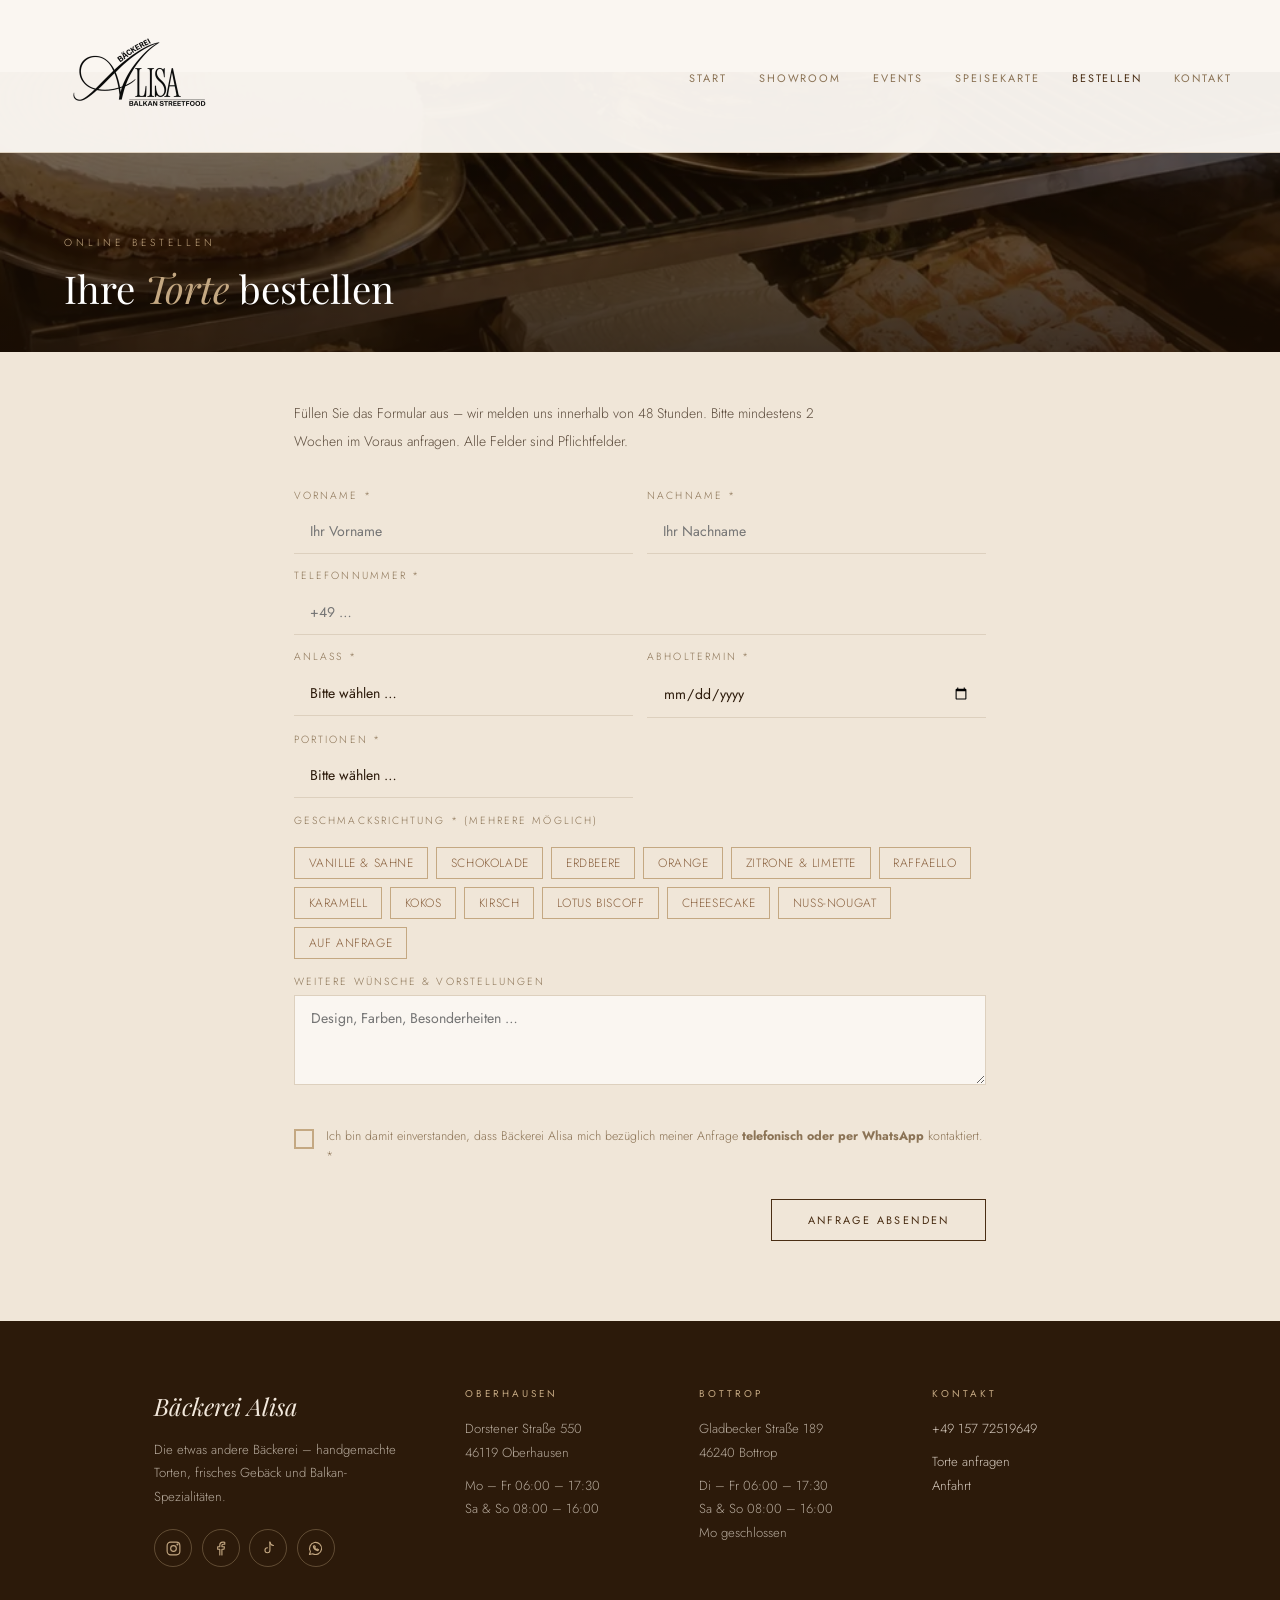
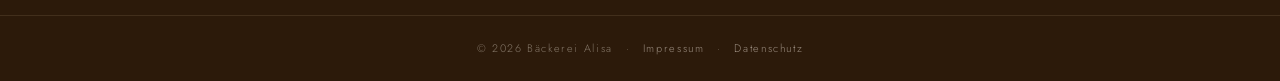
==== bestellen.html @ 62996e8a "Design-Überarbeitung aller Seiten - Neuer Footer mit Standorten, Öffnungszeiten und Social-Icons - S" ====
<!DOCTYPE html>
<html lang="de">

<head>
    <meta charset="UTF-8" />
    <meta name="viewport" content="width=device-width, initial-scale=1.0" />
    <title>Bestellen – Bäckerei Alisa</title>
    <meta name="description" content="Torte online anfragen bei Bäckerei Alisa – Anlass, Geschmack und Wünsche angeben, wir melden uns innerhalb von 48 Stunden." />
    <link rel="icon" type="image/png" href="favicon.png" />
    <link rel="apple-touch-icon" href="apple-touch-icon.png" />
    <meta property="og:type" content="website" />
    <meta property="og:site_name" content="Bäckerei Alisa" />
    <meta property="og:title" content="Bestellen – Bäckerei Alisa" />
    <meta property="og:description" content="Torte online anfragen bei Bäckerei Alisa – Anlass, Geschmack und Wünsche angeben, wir melden uns innerhalb von 48 Stunden." />
    <meta property="og:url" content="https://baeckerei-alisa.com/bestellen.html" />
    <meta property="og:image" content="https://baeckerei-alisa.com/og-image.jpg" />
    <meta property="og:locale" content="de_DE" />
    <meta name="twitter:card" content="summary_large_image" />
    <link rel="preconnect" href="https://fonts.googleapis.com" />
    <link rel="preconnect" href="https://fonts.gstatic.com" crossorigin />
    <link
        href="https://fonts.googleapis.com/css2?family=Playfair+Display:ital,wght@0,400;0,500;1,400;1,500&family=Jost:wght@300;400;500&display=swap"
        rel="stylesheet" />
    <link rel="stylesheet" href="style.css?v=2" />
    <style>
        .bestellen-outer {
            background: var(--bg2);
        }

        .bestellen-wrap {
            max-width: 820px;
            margin: 0 auto;
            padding: 2.5rem 4rem 5rem;
        }

        .form-grid {
            display: grid;
            grid-template-columns: 1fr 1fr;
            gap: .9rem;
            margin-top: 2rem;
        }

        .form-group {
            display: flex;
            flex-direction: column;
            gap: .4rem;
        }

        .form-group.full {
            grid-column: 1/-1;
        }

        label {
            font-size: .65rem;
            letter-spacing: .2em;
            text-transform: uppercase;
            color: var(--muted);
        }

        input[type=text],
        input[type=tel],
        input[type=date],
        select,
        textarea {
            width: 100%;
            padding: .75rem 1rem;
            border: none;
            border-bottom: 1px solid #ddd0be;
            background: transparent;
            font-family: 'Jost', sans-serif;
            font-size: .88rem;
            color: var(--text);
            outline: none;
            transition: border .2s;
            -webkit-appearance: none;
            appearance: none;
            border-radius: 0;
        }

        input[type=text]:focus,
        input[type=tel]:focus,
        input[type=date]:focus,
        select:focus,
        textarea:focus {
            border-bottom-color: var(--brown);
        }

        textarea {
            resize: vertical;
            min-height: 90px;
            border: 1px solid #ddd0be;
            padding: .75rem 1rem;
            background: var(--bg);
        }

        textarea:focus {
            border-color: var(--brown);
        }

        /* ERROR STATE */
        .field-error {
            border-bottom-color: #c0392b !important;
        }

        .field-error::placeholder {
            color: #c0392b99;
        }

        .form-message {
            display: none;
            margin-top: 1.5rem;
            padding: 1.4rem 1.6rem;
            border-left: 3px solid var(--brown);
            background: var(--bg);
            font-size: .88rem;
            line-height: 1.8;
            color: var(--text);
        }

        .form-message.visible {
            display: block;
        }

        .form-message.error {
            border-left-color: #c0392b;
        }

        .form-message strong {
            display: block;
            font-family: 'Playfair Display', serif;
            font-style: italic;
            font-weight: 400;
            font-size: 1.2rem;
            color: var(--brown-dark);
            margin-bottom: .2rem;
        }

        .form-submit {
            margin-top: 2rem;
            text-align: right;
        }

        /* FLAVOR CHECKBOXES */
        .flavor-label {
            font-size: .65rem;
            letter-spacing: .2em;
            text-transform: uppercase;
            color: var(--muted);
            margin-bottom: .8rem;
            display: block;
        }

        .flavor-checks {
            display: flex;
            flex-wrap: wrap;
            gap: .5rem;
        }

        .flavor-chip {
            display: flex;
            align-items: center;
            cursor: pointer;
        }

        .flavor-chip input[type=checkbox] {
            display: none;
        }

        .flavor-chip-box {
            display: inline-flex;
            align-items: center;
            padding: .38rem .85rem;
            border: 1px solid #c4a882;
            font-size: .75rem;
            color: var(--brown);
            letter-spacing: .05em;
            transition: background .15s, color .15s, border-color .15s;
            user-select: none;
            cursor: pointer;
        }

        .flavor-chip input[type=checkbox]:checked+.flavor-chip-box {
            background: var(--brown);
            color: #fff;
            border-color: var(--brown);
        }

        .flavor-error .flavor-chip-box {
            border-color: #c0392b;
            color: #c0392b;
        }

        .flavor-error-msg {
            font-size: .72rem;
            color: #c0392b;
            margin-top: .5rem;
            display: none;
        }

        .flavor-error .flavor-error-msg {
            display: block;
        }

        .anfrage-field {
            margin-top: .8rem;
            display: none;
        }

        .anfrage-field.visible {
            display: block;
        }

        /* CONSENT CHECKBOX */
        .whatsapp-check {
            display: flex;
            align-items: flex-start;
            gap: .75rem;
            margin-top: 1.2rem;
            grid-column: 1/-1;
            cursor: pointer;
        }

        .whatsapp-check input[type=checkbox] {
            display: none;
        }

        .whatsapp-custom-box {
            width: 20px;
            height: 20px;
            min-width: 20px;
            border: 2px solid var(--brown-mid);
            display: flex;
            align-items: center;
            justify-content: center;
            margin-top: 2px;
            transition: background .15s, border-color .15s;
            flex-shrink: 0;
        }

        .whatsapp-check input[type=checkbox]:checked~.whatsapp-custom-box {
            background: var(--brown);
            border-color: var(--brown);
        }

        .whatsapp-check input[type=checkbox]:checked~.whatsapp-custom-box::after {
            content: '✓';
            color: #fff;
            font-size: .75rem;
            line-height: 1;
        }

        .whatsapp-check-label {
            font-size: .78rem;
            color: var(--muted);
            line-height: 1.6;
            text-transform: none;
            letter-spacing: 0;
        }

        .whatsapp-custom-box.error {
            border-color: #c0392b;
            background: rgba(192, 57, 43, .08);
        }

        /* SHAKE */
        .shake {
            animation: shake .4s ease;
        }

        @keyframes shake {

            0%,
            100% {
                transform: translateX(0);
            }

            20% {
                transform: translateX(-6px);
            }

            40% {
                transform: translateX(6px);
            }

            60% {
                transform: translateX(-4px);
            }

            80% {
                transform: translateX(4px);
            }
        }

        @media(max-width:720px) {
            .bestellen-wrap {
                padding-left: 1.5rem;
                padding-right: 1.5rem;
            }

            .form-grid {
                grid-template-columns: 1fr;
            }
        }
    </style>
</head>

<body>
    <script src="nav.js"></script>

    <div class="page-hero-strip" style="margin-top:72px;--hero-img:url('Fotos/laden/laden9.webp');background-position:center 40%;">
        <div class="page-hero-strip-text">
            <p class="section-label">Online bestellen</p>
            <h1 class="section-title">Ihre <em>Torte</em> bestellen</h1>
        </div>
    </div>

    <div class="bestellen-outer">
        <div class="bestellen-wrap">
            <p style="font-size:.87rem;line-height:2;opacity:.75;max-width:560px;margin-top:.5rem;">
                Füllen Sie das Formular aus – wir melden uns innerhalb von 48 Stunden.
                Bitte mindestens 2 Wochen im Voraus anfragen. Alle Felder sind Pflichtfelder.
            </p>
            <div class="form-grid">
                <div class="form-group">
                    <label>Vorname *</label>
                    <input type="text" id="f-vorname" placeholder="Ihr Vorname" />
                </div>
                <div class="form-group">
                    <label>Nachname *</label>
                    <input type="text" id="f-nachname" placeholder="Ihr Nachname" />
                </div>
                <div class="form-group full">
                    <label>Telefonnummer *</label>
                    <input type="tel" id="f-tel" placeholder="+49 …" />
                </div>
                <div class="form-group">
                    <label>Anlass *</label>
                    <select id="f-anlass">
                        <option value="">Bitte wählen …</option>
                        <option>Hochzeit</option>
                        <option>Geburtstag</option>
                        <option>Jubiläum</option>
                        <option>Taufe / Kommunion</option>
                        <option>Firmenevent</option>
                        <option>Beerdigung</option>
                        <option>Sonstiges</option>
                    </select>
                </div>
                <div class="form-group">
                    <label>Abholtermin *</label>
                    <input type="date" id="f-datum" />
                </div>
                <div class="form-group">
                    <label>Portionen *</label>
                    <select id="f-portionen">
                        <option value="">Bitte wählen …</option>
                        <option>10–15 Personen</option>
                        <option>15–25 Personen</option>
                        <option>25–40 Personen</option>
                        <option>40–60 Personen</option>
                        <option>60+ Personen</option>
                    </select>
                </div>

                <div class="form-group full">
                    <span class="flavor-label">Geschmacksrichtung * (mehrere möglich)</span>
                    <div class="flavor-checks" id="flavor-wrap">
                        <label class="flavor-chip"><input type="checkbox" name="flavor"
                                value="Vanille &amp; Sahne" /><span class="flavor-chip-box">Vanille &amp;
                                Sahne</span></label>
                        <label class="flavor-chip"><input type="checkbox" name="flavor" value="Schokolade" /><span
                                class="flavor-chip-box">Schokolade</span></label>
                        <label class="flavor-chip"><input type="checkbox" name="flavor" value="Erdbeere" /><span
                                class="flavor-chip-box">Erdbeere</span></label>
                        <label class="flavor-chip"><input type="checkbox" name="flavor" value="Orange" /><span
                                class="flavor-chip-box">Orange</span></label>
                        <label class="flavor-chip"><input type="checkbox" name="flavor"
                                value="Zitrone &amp; Limette" /><span class="flavor-chip-box">Zitrone &amp;
                                Limette</span></label>
                        <label class="flavor-chip"><input type="checkbox" name="flavor" value="Raffaello" /><span
                                class="flavor-chip-box">Raffaello</span></label>
                        <label class="flavor-chip"><input type="checkbox" name="flavor" value="Karamell" /><span
                                class="flavor-chip-box">Karamell</span></label>
                        <label class="flavor-chip"><input type="checkbox" name="flavor" value="Kokos" /><span
                                class="flavor-chip-box">Kokos</span></label>
                        <label class="flavor-chip"><input type="checkbox" name="flavor" value="Kirsch" /><span
                                class="flavor-chip-box">Kirsch</span></label>
                        <label class="flavor-chip"><input type="checkbox" name="flavor" value="Lotus Biscoff" /><span
                                class="flavor-chip-box">Lotus Biscoff</span></label>
                        <label class="flavor-chip"><input type="checkbox" name="flavor" value="Cheesecake" /><span
                                class="flavor-chip-box">Cheesecake</span></label>
                        <label class="flavor-chip"><input type="checkbox" name="flavor" value="Nuss-Nougat" /><span
                                class="flavor-chip-box">Nuss-Nougat</span></label>
                        <label class="flavor-chip"><input type="checkbox" id="anfrage-cb" name="flavor"
                                value="Auf Anfrage" /><span class="flavor-chip-box">Auf Anfrage</span></label>
                    </div>
                    <div class="flavor-error-msg">Bitte mindestens eine Geschmacksrichtung auswählen.</div>
                    <div class="anfrage-field" id="anfrage-field">
                        <textarea id="f-anfrage-text" placeholder="Beschreiben Sie Ihren Wunschgeschmack …"
                            style="margin-top:.5rem;"></textarea>
                    </div>
                </div>

                <div class="form-group full">
                    <label>Weitere Wünsche &amp; Vorstellungen</label>
                    <textarea id="f-wuensche" placeholder="Design, Farben, Besonderheiten …"></textarea>
                </div>

                <div class="form-group full" style="margin-top:.5rem;">
                    <label class="whatsapp-check" for="consent-all">
                        <input type="checkbox" id="consent-all" name="consent" />
                        <div class="whatsapp-custom-box"></div>
                        <span class="whatsapp-check-label">Ich bin damit einverstanden, dass Bäckerei Alisa mich
                            bezüglich meiner Anfrage <strong>telefonisch oder per WhatsApp</strong> kontaktiert.
                            *</span>
                    </label>
                </div>
            </div>

            <div class="form-submit">
                <button class="btn btn-outline-dark" id="submit-btn">Anfrage absenden</button>
            </div>
            <div class="form-message" id="form-message" role="status" aria-live="polite"></div>
        </div>
    </div>

    <script>
        document.getElementById('anfrage-cb').addEventListener('change', function () {
            document.getElementById('anfrage-field').classList.toggle('visible', this.checked);
        });

        function showMessage(title, text, isError) {
            const box = document.getElementById('form-message');
            box.innerHTML = '<strong>' + title + '</strong>' + text;
            box.classList.toggle('error', isError);
            box.classList.add('visible');
            box.scrollIntoView({ behavior: 'smooth', block: 'center' });
        }

        document.getElementById('submit-btn').addEventListener('click', function () {
            document.getElementById('form-message').classList.remove('visible');
            let valid = true;

            // Text / tel / date Felder
            ['f-vorname', 'f-nachname', 'f-tel', 'f-datum'].forEach(id => {
                const el = document.getElementById(id);
                if (!el.value.trim()) {
                    el.classList.add('field-error', 'shake');
                    setTimeout(() => el.classList.remove('shake'), 400);
                    el.addEventListener('input', () => el.classList.remove('field-error'), { once: true });
                    valid = false;
                }
            });

            // Select Felder
            ['f-anlass', 'f-portionen'].forEach(id => {
                const el = document.getElementById(id);
                if (!el.value) {
                    el.classList.add('field-error', 'shake');
                    setTimeout(() => el.classList.remove('shake'), 400);
                    el.addEventListener('change', () => el.classList.remove('field-error'), { once: true });
                    valid = false;
                }
            });

            // Mindestens eine Geschmacksrichtung
            const flavorWrap = document.getElementById('flavor-wrap');
            const flavorsChecked = document.querySelectorAll('input[name=flavor]:checked');
            if (flavorsChecked.length === 0) {
                flavorWrap.classList.add('flavor-error', 'shake');
                setTimeout(() => flavorWrap.classList.remove('shake'), 400);
                valid = false;
            } else {
                flavorWrap.classList.remove('flavor-error');
            }

            // Einverständnis
            const cb = document.getElementById('consent-all');
            const box = cb.nextElementSibling;
            if (!cb.checked) {
                box.classList.add('error', 'shake');
                setTimeout(() => box.classList.remove('shake'), 400);
                valid = false;
            } else {
                box.classList.remove('error');
            }

            if (!valid) return;

            const flavors = Array.from(flavorsChecked).map(cb => cb.value).join(', ');
            const anfrageText = document.getElementById('anfrage-cb').checked
                ? document.getElementById('f-anfrage-text').value.trim()
                : '';

            const payload = {
                Vorname: document.getElementById('f-vorname').value.trim(),
                Nachname: document.getElementById('f-nachname').value.trim(),
                Telefonnummer: document.getElementById('f-tel').value.trim(),
                Anlass: document.getElementById('f-anlass').value,
                Abholtermin: document.getElementById('f-datum').value,
                Portionen: document.getElementById('f-portionen').value,
                Geschmacksrichtung: flavors,
                'Wunschgeschmack (Anfrage)': anfrageText,
                'Weitere Wünsche': document.getElementById('f-wuensche').value.trim(),
                _subject: 'Neue Tortenbestellung – Bäckerei Alisa',
                _template: 'table',
                _captcha: 'false'
            };

            const btn = document.getElementById('submit-btn');
            btn.disabled = true;
            btn.textContent = 'Wird gesendet …';

            fetch('https://formsubmit.co/ajax/0fef81c2ca41eb65b2b28398082e8f21', {
                method: 'POST',
                headers: { 'Content-Type': 'application/json', 'Accept': 'application/json' },
                body: JSON.stringify(payload)
            })
                .then(res => res.json().then(data => ({ ok: res.ok, data })))
                .then(({ ok, data }) => {
                    if (!ok || data.success !== 'true') throw new Error(data.message || 'Sendefehler');
                    showMessage('Vielen Dank für Ihre Anfrage! 🎂', 'Wir melden uns innerhalb von 48 Stunden telefonisch oder per WhatsApp bei Ihnen.', false);
                    document.querySelectorAll('.bestellen-wrap input, .bestellen-wrap select, .bestellen-wrap textarea').forEach(el => {
                        if (el.type === 'checkbox') el.checked = false;
                        else el.value = '';
                    });
                    document.getElementById('anfrage-field').classList.remove('visible');
                })
                .catch(() => {
                    showMessage('Das hat leider nicht geklappt.', 'Bitte versuchen Sie es erneut oder rufen Sie uns an: <a href="tel:+4915772519649" style="color:var(--brown);">+49 157 72519649</a>', true);
                })
                .finally(() => {
                    btn.disabled = false;
                    btn.textContent = 'Anfrage absenden';
                });
        });
    </script>

    <footer class="site-footer">
        <div class="footer-inner">
            <div class="footer-col footer-brand">
                <em>Bäckerei Alisa</em>
                <p>Die etwas andere Bäckerei – handgemachte Torten, frisches Gebäck und Balkan-Spezialitäten.</p>
                <div class="footer-social">
                    <a href="https://www.instagram.com/baeckereialisa_/" target="_blank" rel="noopener" aria-label="Instagram"><svg viewBox="0 0 24 24" fill="none" stroke="currentColor" stroke-width="1.6" stroke-linecap="round" stroke-linejoin="round" aria-hidden="true"><rect x="3" y="3" width="18" height="18" rx="5"/><circle cx="12" cy="12" r="4"/><circle cx="17.5" cy="6.5" r=".6" fill="currentColor"/></svg></a>
                    <a href="https://www.facebook.com/Alisa.Oberhausen" target="_blank" rel="noopener" aria-label="Facebook"><svg viewBox="0 0 24 24" fill="none" stroke="currentColor" stroke-width="1.6" stroke-linecap="round" stroke-linejoin="round" aria-hidden="true"><path d="M14 21v-8h3l.5-3.5H14V7.8c0-1 .4-1.8 1.8-1.8H18V3.1A24 24 0 0 0 15.3 3C12.7 3 11 4.6 11 7.4v2.1H8V13h3v8"/></svg></a>
                    <a href="https://www.tiktok.com/@beackerei_alisa" target="_blank" rel="noopener" aria-label="TikTok"><svg viewBox="0 0 24 24" fill="none" stroke="currentColor" stroke-width="1.6" stroke-linecap="round" stroke-linejoin="round" aria-hidden="true"><path d="M14 3v11.5a3.5 3.5 0 1 1-3.5-3.5"/><path d="M14 3c.5 2.8 2.4 4.6 5 4.8"/></svg></a>
                    <a href="https://wa.me/4915772519649" target="_blank" rel="noopener" aria-label="WhatsApp"><svg viewBox="0 0 24 24" fill="none" stroke="currentColor" stroke-width="1.6" stroke-linecap="round" stroke-linejoin="round" aria-hidden="true"><path d="M3.5 20.5l1.3-4.2A8.5 8.5 0 1 1 8 19.4l-4.5 1.1z"/><path d="M9 8.5c.2 3.2 2.9 6.1 6.3 6.5l1-1.4-1.9-1-.9.9a5 5 0 0 1-2.6-2.6l.9-.9-1-1.9L9 8.5z"/></svg></a>
                </div>
            </div>
            <div class="footer-col">
                <h4>Oberhausen</h4>
                <p>Dorstener Straße 550<br>46119 Oberhausen</p>
                <p>Mo – Fr 06:00 – 17:30<br>Sa & So 08:00 – 16:00</p>
            </div>
            <div class="footer-col">
                <h4>Bottrop</h4>
                <p>Gladbecker Straße 189<br>46240 Bottrop</p>
                <p>Di – Fr 06:00 – 17:30<br>Sa & So 08:00 – 16:00<br>Mo geschlossen</p>
            </div>
            <div class="footer-col">
                <h4>Kontakt</h4>
                <p><a href="tel:+4915772519649">+49 157 72519649</a></p>
                <p><a href="bestellen.html">Torte anfragen</a><br><a href="kontakt.html">Anfahrt</a></p>
            </div>
        </div>
        <div class="footer-bottom">
            © 2026 Bäckerei Alisa
            <span>·</span>
            <a href="rechtliches/impressum.html">Impressum</a>
            <span>·</span>
            <a href="rechtliches/datenschutz.html">Datenschutz</a>
        </div>
    </footer>
</body>

</html>
---- style.css ----
* {
    margin: 0;
    padding: 0;
    box-sizing: border-box;
}

:root {
    --brown-light: #F2E8DC;
    --brown-mid: #C4A882;
    --brown: #8B6340;
    --brown-dark: #4A2E14;
    --brown-deep: #2C1A0A;
    --bg: #FAF6F1;
    --bg2: #F0E6D8;
    --text: #2C1A0A;
    --muted: #8B7355;
}

html {
    scroll-behavior: smooth;
}

body {
    background: var(--bg);
    color: var(--text);
    font-family: 'Jost', sans-serif;
    font-weight: 300;
}

/* NAV */
nav {
    position: fixed;
    top: 0;
    left: 0;
    right: 0;
    z-index: 200;
    background: rgba(250, 246, 241, 0.97);
    border-bottom: 1px solid #ddd0be;
}

.nav-inner {
    display: flex;
    align-items: center;
    justify-content: space-between;
    padding: 1rem 3rem;
    gap: 1rem;
}

.nav-logo {
    font-family: 'Playfair Display', serif;
    font-size: 1.1rem;
    letter-spacing: 0.06em;
    color: var(--brown-dark);
    text-decoration: none;
    white-space: nowrap;
    flex-shrink: 0;
}

.nav-links {
    display: flex;
    gap: 2rem;
    list-style: none;
}

.nav-links a {
    text-decoration: none;
    font-size: 0.68rem;
    letter-spacing: 0.18em;
    text-transform: uppercase;
    color: var(--muted);
    transition: color 0.2s;
    font-weight: 400;
    white-space: nowrap;
}

.nav-links a:hover,
.nav-links a.active {
    color: var(--brown-dark);
}

/* HAMBURGER BUTTON – hidden on desktop */
.nav-burger {
    display: none;
    flex-direction: column;
    gap: 5px;
    background: none;
    border: none;
    cursor: pointer;
    padding: 4px;
    flex-shrink: 0;
}

.nav-burger span {
    display: block;
    width: 22px;
    height: 2px;
    background: var(--brown-dark);
    transition: all 0.3s;
    transform-origin: center;
}

.nav-burger.open span:nth-child(1) {
    transform: translateY(7px) rotate(45deg);
}

.nav-burger.open span:nth-child(2) {
    opacity: 0;
}

.nav-burger.open span:nth-child(3) {
    transform: translateY(-7px) rotate(-45deg);
}

/* MOBILE DROPDOWN MENU */
.nav-mobile-menu {
    display: none;
    flex-direction: column;
    background: rgba(250, 246, 241, 0.98);
    border-top: 1px solid #ddd0be;
    padding: 0;
}

.nav-mobile-menu a {
    text-decoration: none;
    font-size: 0.72rem;
    letter-spacing: 0.2em;
    text-transform: uppercase;
    color: var(--muted);
    padding: 1rem 1.5rem;
    border-bottom: 1px solid #ede3d6;
    transition: background 0.2s, color 0.2s;
}

.nav-mobile-menu a:hover,
.nav-mobile-menu a.active {
    color: var(--brown-dark);
    background: var(--bg2);
}

.nav-mobile-menu.open {
    display: flex;
}

/* BUTTONS */
.btn {
    display: inline-block;
    padding: 0.75rem 2.2rem;
    font-family: 'Jost', sans-serif;
    font-size: 0.68rem;
    letter-spacing: 0.22em;
    text-transform: uppercase;
    text-decoration: none;
    cursor: pointer;
    transition: all 0.25s;
    background: transparent;
    border: 1px solid rgba(255, 255, 255, 0.6);
    color: #fff;
}

.btn:hover {
    background: #fff;
    color: var(--brown-dark);
}

.btn-fill {
    background: var(--brown);
    border-color: var(--brown);
    color: #fff;
}

.btn-fill:hover {
    background: var(--brown-dark);
    border-color: var(--brown-dark);
}

.btn-outline-dark {
    border-color: var(--brown-dark);
    color: var(--brown-dark);
}

.btn-outline-dark:hover {
    background: var(--brown-dark);
    color: var(--brown-light);
}

/* TYPOGRAPHY HELPERS */
.section-label {
    font-size: 0.64rem;
    letter-spacing: 0.4em;
    text-transform: uppercase;
    color: var(--muted);
    margin-bottom: 0.9rem;
}

.section-title {
    font-family: 'Playfair Display', serif;
    font-size: clamp(1.8rem, 3vw, 2.6rem);
    font-weight: 400;
    color: var(--brown-dark);
    margin-bottom: 1.4rem;
    line-height: 1.25;
}

.section-title em {
    font-style: italic;
    color: var(--brown);
}

.divider-line {
    width: 40px;
    height: 1px;
    background: var(--brown-mid);
    margin: 1.8rem 0;
}

/* PAGE HERO STRIP (inner pages) */
.page-hero-strip {
    height: 280px;
    background: linear-gradient(135deg, #3b2010, #8B5E2F);
    background-image: linear-gradient(to top, rgba(28, 16, 6, .75), rgba(28, 16, 6, .25)), var(--hero-img, linear-gradient(135deg, #3b2010, #8B5E2F));
    background-size: cover;
    background-position: center;
    display: flex;
    align-items: flex-end;
    padding: 2.5rem 4rem;
    position: relative;
    overflow: hidden;
}

.page-hero-strip::after {
    content: '';
    position: absolute;
    inset: 0;
    background: rgba(20, 10, 2, 0.35);
}

.page-hero-strip-text {
    position: relative;
    z-index: 1;
    color: #fff;
}

.page-hero-strip-text .section-label {
    color: var(--brown-mid);
}

.page-hero-strip-text .section-title {
    color: #fff;
    margin-bottom: 0;
}

.page-hero-strip-text .section-title em {
    color: var(--brown-mid);
}

/* FOOTER */
.site-footer {
    background: var(--brown-deep);
    color: rgba(242, 232, 220, 0.7);
    font-size: 0.82rem;
    line-height: 1.8;
}

.footer-inner {
    max-width: 1100px;
    margin: 0 auto;
    padding: 4rem 4rem 3rem;
    display: grid;
    grid-template-columns: 1.4fr 1fr 1fr 1fr;
    gap: 2.5rem;
}

.site-footer em {
    font-family: 'Playfair Display', serif;
    font-size: 1.5rem;
    font-style: italic;
    display: block;
    margin-bottom: 0.6rem;
    color: var(--brown-light);
}

.site-footer h4 {
    font-size: 0.62rem;
    font-weight: 400;
    letter-spacing: 0.3em;
    text-transform: uppercase;
    color: var(--brown-mid);
    margin-bottom: 0.9rem;
}

.site-footer p + p {
    margin-top: 0.6rem;
}

.site-footer a {
    color: rgba(242, 232, 220, 0.85);
    text-decoration: none;
    transition: color 0.2s;
}

.site-footer a:hover {
    color: #fff;
}

.footer-brand p {
    max-width: 260px;
}

.footer-social {
    display: flex;
    gap: 0.6rem;
    margin-top: 1.3rem;
}

.footer-social a {
    width: 38px;
    height: 38px;
    border: 1px solid rgba(196, 168, 130, 0.35);
    border-radius: 50%;
    display: flex;
    align-items: center;
    justify-content: center;
    color: var(--brown-mid);
    transition: background 0.2s, color 0.2s, border-color 0.2s;
}

.footer-social a:hover {
    background: var(--brown-mid);
    border-color: var(--brown-mid);
    color: var(--brown-deep);
}

.footer-social svg {
    width: 17px;
    height: 17px;
}

.footer-bottom {
    border-top: 1px solid rgba(196, 168, 130, 0.15);
    text-align: center;
    padding: 1.4rem 1.5rem;
    font-size: 0.68rem;
    letter-spacing: 0.15em;
    color: rgba(242, 232, 220, 0.45);
}

.footer-bottom span {
    margin: 0 0.5rem;
}

.footer-bottom a {
    color: rgba(242, 232, 220, 0.55);
}

@media (max-width: 860px) {
    .footer-inner {
        grid-template-columns: 1fr 1fr;
    }

    .footer-brand {
        grid-column: 1 / -1;
    }
}

@media (max-width: 480px) {
    .footer-inner {
        grid-template-columns: 1fr;
        padding: 3rem 1.5rem 2rem;
        gap: 2rem;
    }
}

/* SCROLL INDICATOR */
.hero-scroll {
    position: absolute;
    bottom: 2.5rem;
    left: 50%;
    transform: translateX(-50%);
    z-index: 10;
    display: flex;
    flex-direction: column;
    align-items: center;
    gap: 0.5rem;
    color: rgba(255, 255, 255, 0.5);
    font-size: 0.62rem;
    letter-spacing: 0.25em;
    text-transform: uppercase;
}

.scroll-line {
    width: 1px;
    height: 40px;
    background: rgba(255, 255, 255, 0.3);
    animation: scrolldown 1.8s ease-in-out infinite;
}

@keyframes scrolldown {
    0% {
        transform: scaleY(0);
        transform-origin: top
    }

    50% {
        transform: scaleY(1);
        transform-origin: top
    }

    51% {
        transform: scaleY(1);
        transform-origin: bottom
    }

    100% {
        transform: scaleY(0);
        transform-origin: bottom
    }
}

/* MOBILE */
@media(max-width:720px) {
    .nav-inner {
        padding: 0.85rem 1.2rem;
    }

    .nav-links {
        display: none;
    }

    .nav-burger {
        display: flex;
    }

    .page-hero-strip {
        padding: 2rem 1.5rem;
    }
}
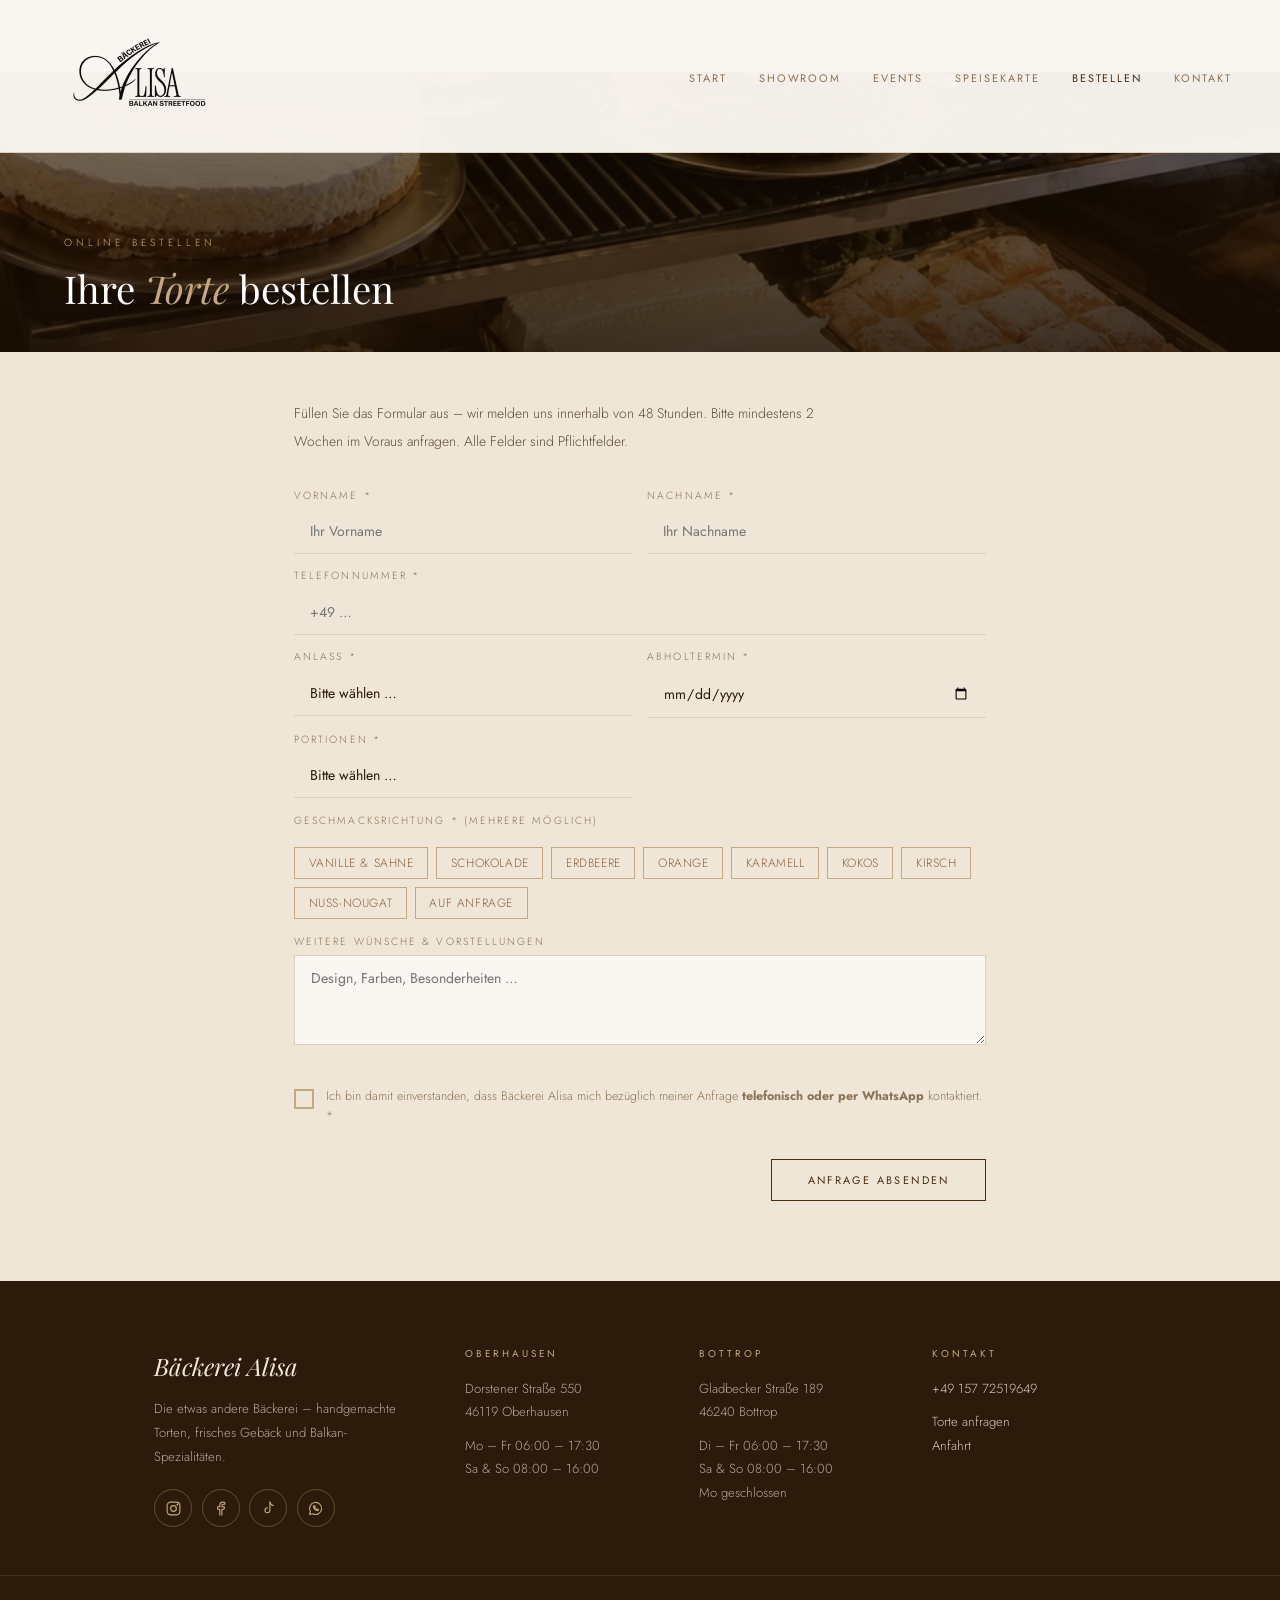
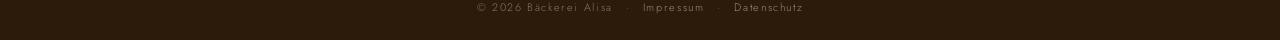
==== commit e295435f: "Startseite: Geschichte ohne Bild, Text mittig; Bestellformular-Sorten an Showroom angepasst Co-Autho" ====
--- a/bestellen.html
+++ b/bestellen.html
@@ -6,7 +6,8 @@
     <meta name="viewport" content="width=device-width, initial-scale=1.0" />
     <title>Bestellen – Bäckerei Alisa</title>
     <meta name="description" content="Torte online anfragen bei Bäckerei Alisa – Anlass, Geschmack und Wünsche angeben, wir melden uns innerhalb von 48 Stunden." />
-    <link rel="icon" type="image/png" href="favicon.png" />
+    <link rel="icon" href="favicon.ico" sizes="48x48" />
+    <link rel="icon" type="image/png" href="favicon.png" sizes="192x192" />
     <link rel="apple-touch-icon" href="apple-touch-icon.png" />
     <meta property="og:type" content="website" />
     <meta property="og:site_name" content="Bäckerei Alisa" />
@@ -21,7 +22,7 @@
     <link
         href="https://fonts.googleapis.com/css2?family=Playfair+Display:ital,wght@0,400;0,500;1,400;1,500&family=Jost:wght@300;400;500&display=swap"
         rel="stylesheet" />
-    <link rel="stylesheet" href="style.css?v=2" />
+    <link rel="stylesheet" href="style.css?v=3" />
     <style>
         .bestellen-outer {
             background: var(--bg2);
@@ -374,21 +375,12 @@
                                 class="flavor-chip-box">Erdbeere</span></label>
                         <label class="flavor-chip"><input type="checkbox" name="flavor" value="Orange" /><span
                                 class="flavor-chip-box">Orange</span></label>
-                        <label class="flavor-chip"><input type="checkbox" name="flavor"
-                                value="Zitrone &amp; Limette" /><span class="flavor-chip-box">Zitrone &amp;
-                                Limette</span></label>
-                        <label class="flavor-chip"><input type="checkbox" name="flavor" value="Raffaello" /><span
-                                class="flavor-chip-box">Raffaello</span></label>
                         <label class="flavor-chip"><input type="checkbox" name="flavor" value="Karamell" /><span
                                 class="flavor-chip-box">Karamell</span></label>
                         <label class="flavor-chip"><input type="checkbox" name="flavor" value="Kokos" /><span
                                 class="flavor-chip-box">Kokos</span></label>
                         <label class="flavor-chip"><input type="checkbox" name="flavor" value="Kirsch" /><span
                                 class="flavor-chip-box">Kirsch</span></label>
-                        <label class="flavor-chip"><input type="checkbox" name="flavor" value="Lotus Biscoff" /><span
-                                class="flavor-chip-box">Lotus Biscoff</span></label>
-                        <label class="flavor-chip"><input type="checkbox" name="flavor" value="Cheesecake" /><span
-                                class="flavor-chip-box">Cheesecake</span></label>
                         <label class="flavor-chip"><input type="checkbox" name="flavor" value="Nuss-Nougat" /><span
                                 class="flavor-chip-box">Nuss-Nougat</span></label>
                         <label class="flavor-chip"><input type="checkbox" id="anfrage-cb" name="flavor"
--- a/style.css
+++ b/style.css
@@ -416,6 +416,17 @@
     }
 }
 
+/* NAV: Burger-Menü, sobald die Links nicht mehr in eine Zeile passen */
+@media(max-width:1040px) {
+    .nav-links {
+        display: none;
+    }
+
+    .nav-burger {
+        display: flex;
+    }
+}
+
 /* MOBILE */
 @media(max-width:720px) {
     .nav-inner {
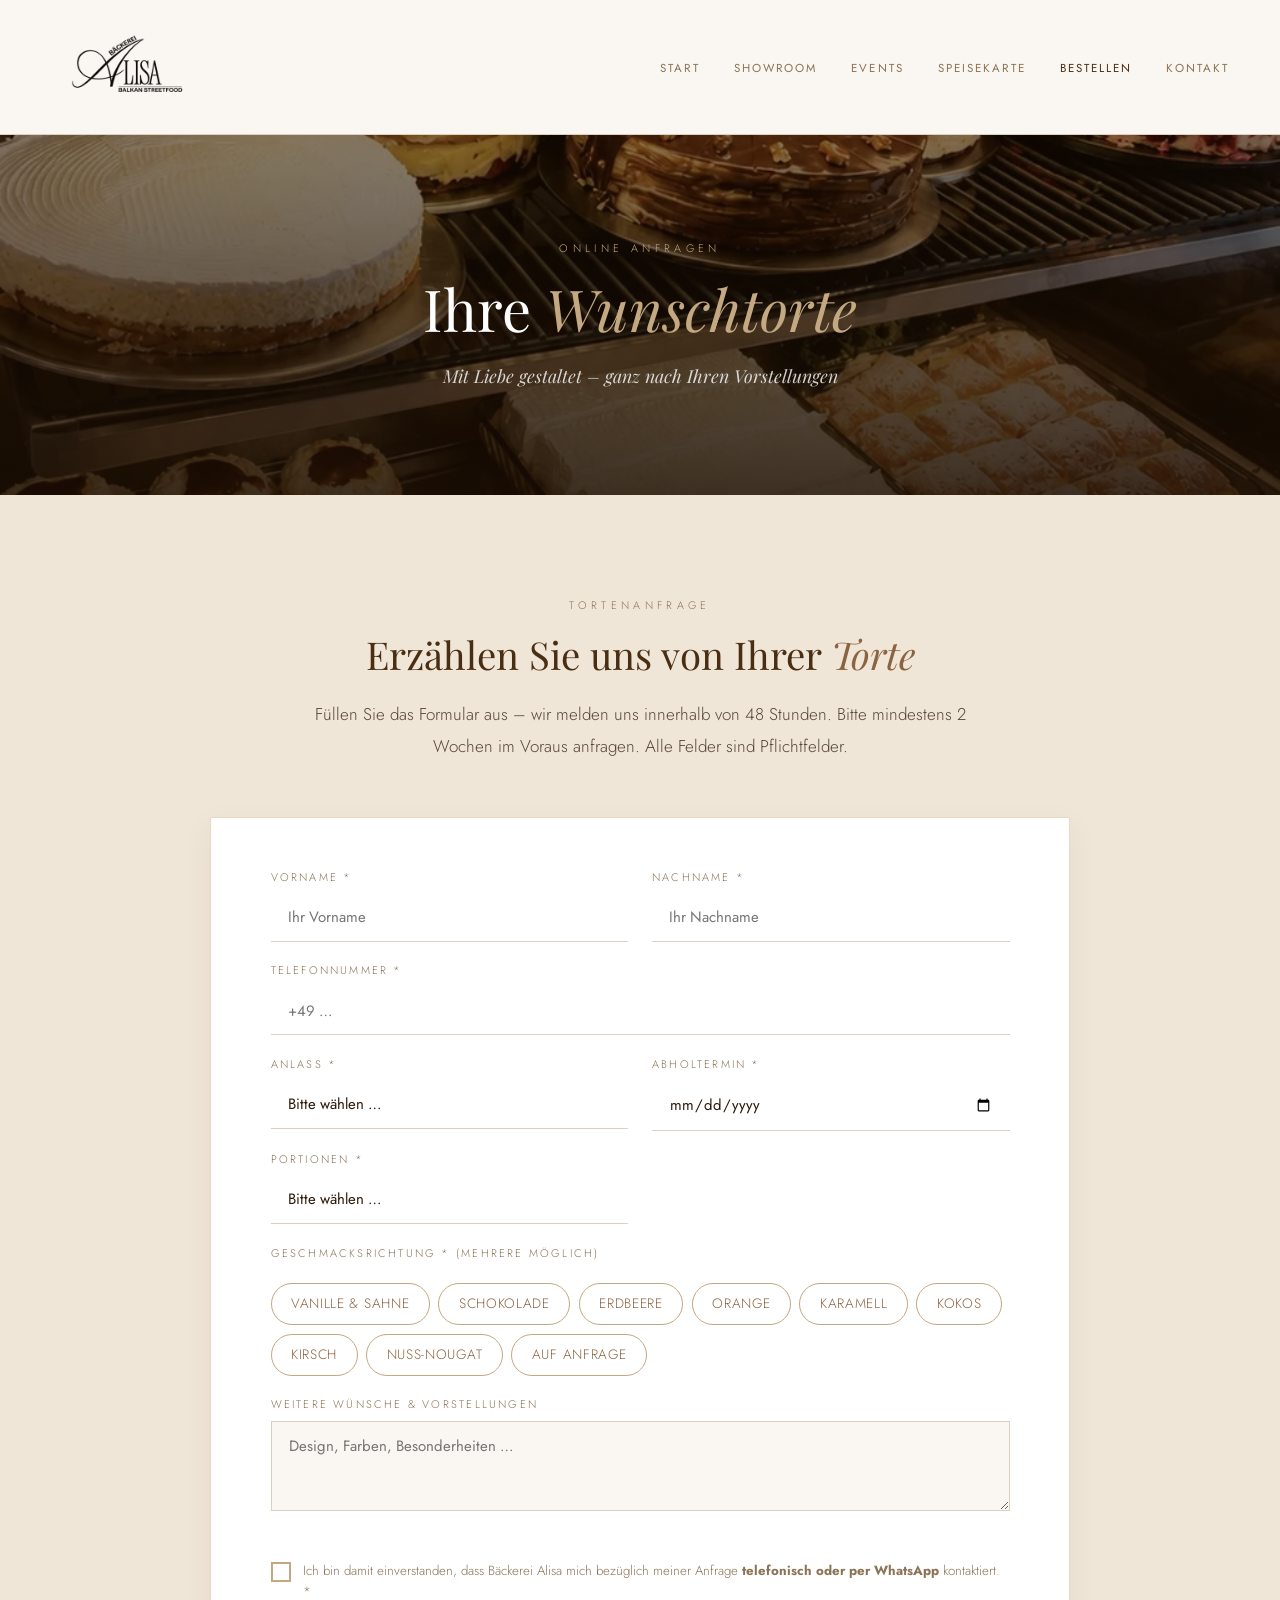
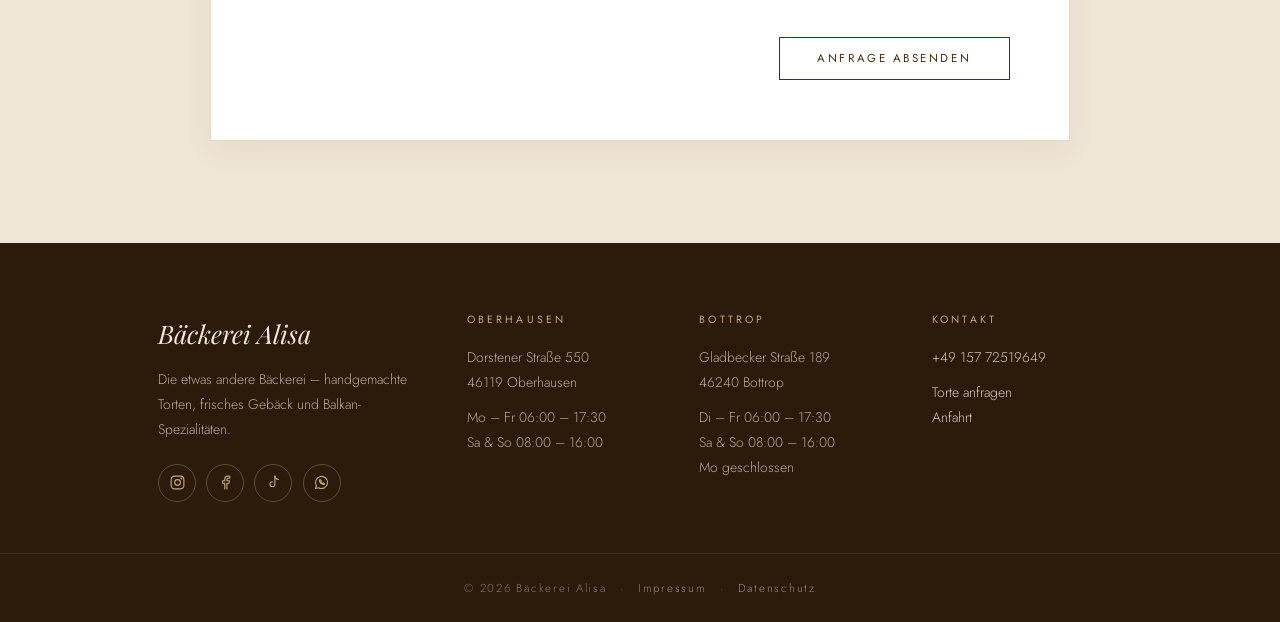
==== commit ea5f7f43: "Einheitliches Design für alle Seiten - Gemeinsames Design-System: Abschnitte, Überschriften, Etikett" ====
--- a/bestellen.html
+++ b/bestellen.html
@@ -22,23 +22,18 @@
     <link
         href="https://fonts.googleapis.com/css2?family=Playfair+Display:ital,wght@0,400;0,500;1,400;1,500&family=Jost:wght@300;400;500&display=swap"
         rel="stylesheet" />
-    <link rel="stylesheet" href="style.css?v=3" />
+    <link rel="stylesheet" href="style.css?v=4" />
     <style>
-        .bestellen-outer {
-            background: var(--bg2);
-        }
-
         .bestellen-wrap {
-            max-width: 820px;
+            max-width: 860px;
             margin: 0 auto;
-            padding: 2.5rem 4rem 5rem;
+            padding: 3rem 3.5rem 3.5rem;
         }
 
         .form-grid {
             display: grid;
             grid-template-columns: 1fr 1fr;
-            gap: .9rem;
-            margin-top: 2rem;
+            gap: 1.2rem 1.4rem;
         }
 
         .form-group {
@@ -170,9 +165,10 @@
         .flavor-chip-box {
             display: inline-flex;
             align-items: center;
-            padding: .38rem .85rem;
+            padding: .55rem 1.15rem;
             border: 1px solid #c4a882;
-            font-size: .75rem;
+            border-radius: 999px;
+            font-size: .8rem;
             color: var(--brown);
             letter-spacing: .05em;
             transition: background .15s, color .15s, border-color .15s;
@@ -294,8 +290,7 @@
 
         @media(max-width:720px) {
             .bestellen-wrap {
-                padding-left: 1.5rem;
-                padding-right: 1.5rem;
+                padding: 2rem 1.3rem 2.2rem;
             }
 
             .form-grid {
@@ -308,19 +303,22 @@
 <body>
     <script src="nav.js"></script>
 
-    <div class="page-hero-strip" style="margin-top:72px;--hero-img:url('Fotos/laden/laden9.webp');background-position:center 40%;">
+    <div class="page-hero-strip" style="--hero-img:url('Fotos/laden/laden9.webp');background-position:center 40%;">
         <div class="page-hero-strip-text">
-            <p class="section-label">Online bestellen</p>
-            <h1 class="section-title">Ihre <em>Torte</em> bestellen</h1>
+            <p class="section-label">Online anfragen</p>
+            <h1 class="section-title">Ihre <em>Wunschtorte</em></h1>
+            <p class="hero-strip-sub">Mit Liebe gestaltet – ganz nach Ihren Vorstellungen</p>
         </div>
     </div>
 
-    <div class="bestellen-outer">
-        <div class="bestellen-wrap">
-            <p style="font-size:.87rem;line-height:2;opacity:.75;max-width:560px;margin-top:.5rem;">
-                Füllen Sie das Formular aus – wir melden uns innerhalb von 48 Stunden.
-                Bitte mindestens 2 Wochen im Voraus anfragen. Alle Felder sind Pflichtfelder.
-            </p>
+    <section class="section section--alt bestellen-outer">
+        <div class="section-head">
+            <p class="section-label">Tortenanfrage</p>
+            <h2 class="section-title">Erzählen Sie uns von Ihrer <em>Torte</em></h2>
+            <p class="section-intro">Füllen Sie das Formular aus – wir melden uns innerhalb von 48 Stunden.
+                Bitte mindestens 2 Wochen im Voraus anfragen. Alle Felder sind Pflichtfelder.</p>
+        </div>
+        <div class="bestellen-wrap card">
             <div class="form-grid">
                 <div class="form-group">
                     <label>Vorname *</label>
@@ -414,7 +412,7 @@
             </div>
             <div class="form-message" id="form-message" role="status" aria-live="polite"></div>
         </div>
-    </div>
+    </section>
 
     <script>
         document.getElementById('anfrage-cb').addEventListener('change', function () {
--- a/style.css
+++ b/style.css
@@ -5,6 +5,8 @@
 }
 
 :root {
+    --nav-h: 135px;
+    --line: #e8d9c5;
     --brown-light: #F2E8DC;
     --brown-mid: #C4A882;
     --brown: #8B6340;
@@ -18,6 +20,7 @@
 
 html {
     scroll-behavior: smooth;
+    font-size: 17px;
 }
 
 body {
@@ -25,6 +28,11 @@
     color: var(--text);
     font-family: 'Jost', sans-serif;
     font-weight: 300;
+    line-height: 1.6;
+}
+
+img {
+    max-width: 100%;
 }
 
 /* NAV */
@@ -215,14 +223,17 @@
 
 /* PAGE HERO STRIP (inner pages) */
 .page-hero-strip {
-    height: 280px;
+    height: 360px;
+    margin-top: var(--nav-h) !important;
     background: linear-gradient(135deg, #3b2010, #8B5E2F);
     background-image: linear-gradient(to top, rgba(28, 16, 6, .75), rgba(28, 16, 6, .25)), var(--hero-img, linear-gradient(135deg, #3b2010, #8B5E2F));
     background-size: cover;
     background-position: center;
     display: flex;
-    align-items: flex-end;
-    padding: 2.5rem 4rem;
+    align-items: center;
+    justify-content: center;
+    text-align: center;
+    padding: 2.5rem 1.5rem;
     position: relative;
     overflow: hidden;
 }
@@ -247,6 +258,15 @@
 .page-hero-strip-text .section-title {
     color: #fff;
     margin-bottom: 0;
+    font-size: clamp(2.2rem, 5vw, 3.4rem);
+}
+
+.page-hero-strip-text .hero-strip-sub {
+    margin-top: 1rem;
+    color: rgba(255, 255, 255, .8);
+    font-family: 'Playfair Display', serif;
+    font-style: italic;
+    font-size: 1.05rem;
 }
 
 .page-hero-strip-text .section-title em {
@@ -444,4 +464,388 @@
     .page-hero-strip {
         padding: 2rem 1.5rem;
     }
-}+}
+/* =========================================================
+   DESIGN-SYSTEM – gemeinsame Bausteine für alle Seiten
+   ========================================================= */
+.section {
+    padding: 6rem 2rem;
+}
+
+.section--alt {
+    background: var(--bg2);
+}
+
+.section--dark {
+    background: var(--brown-deep);
+    color: var(--brown-light);
+}
+
+.section--dark .section-label {
+    color: var(--brown-mid);
+}
+
+.section--dark .section-title {
+    color: var(--brown-light);
+}
+
+.section--dark .section-title em {
+    color: var(--brown-mid);
+}
+
+.section--dark .section-intro {
+    color: var(--brown-light);
+}
+
+.section--tight-top {
+    padding-top: 0;
+}
+
+.container {
+    max-width: 1100px;
+    margin: 0 auto;
+}
+
+.container--narrow {
+    max-width: 760px;
+    margin: 0 auto;
+}
+
+.section-head {
+    text-align: center;
+    max-width: 680px;
+    margin: 0 auto 3.2rem;
+}
+
+.section-head .section-title {
+    margin-bottom: 0;
+}
+
+.section-head .divider-line {
+    margin: 1.4rem auto;
+}
+
+.section-intro {
+    font-size: 1rem;
+    line-height: 1.9;
+    color: var(--text);
+    opacity: .78;
+}
+
+.section-head .section-title + .section-intro {
+    margin-top: 1.2rem;
+}
+
+/* Etiketten (Sorten, Anlässe, Kategorien) */
+.tags {
+    display: flex;
+    flex-wrap: wrap;
+    justify-content: center;
+    gap: .7rem;
+}
+
+.tag {
+    display: inline-flex;
+    align-items: center;
+    gap: .55rem;
+    padding: .65rem 1.3rem;
+    border: 1px solid var(--brown-mid);
+    border-radius: 999px;
+    font-size: .78rem;
+    letter-spacing: .08em;
+    color: var(--brown-dark);
+    background: #fff;
+    text-decoration: none;
+    transition: background .25s, border-color .25s, color .25s;
+}
+
+.tag::before {
+    content: '';
+    width: 6px;
+    height: 6px;
+    border-radius: 50%;
+    background: var(--brown-mid);
+}
+
+a.tag:hover {
+    background: var(--brown);
+    border-color: var(--brown);
+    color: #fff;
+}
+
+.tag--gold {
+    background: var(--brown-mid);
+    border-color: var(--brown-mid);
+    color: var(--brown-deep);
+}
+
+.tag--gold::before {
+    background: var(--brown-deep);
+}
+
+.section--dark .tag {
+    background: transparent;
+    border-color: rgba(196, 168, 130, .4);
+    color: var(--brown-light);
+}
+
+.section--dark .tag--gold {
+    background: var(--brown-mid);
+    border-color: var(--brown-mid);
+    color: var(--brown-deep);
+}
+
+/* Karten */
+.card {
+    background: #fff;
+    border: 1px solid var(--line);
+    box-shadow: 0 10px 30px rgba(44, 26, 10, .06);
+}
+
+/* Aufruf-Bereich (CTA) */
+.cta {
+    text-align: center;
+}
+
+.cta-buttons {
+    display: flex;
+    gap: 1rem;
+    justify-content: center;
+    flex-wrap: wrap;
+    margin-top: 2.2rem;
+}
+
+.cta-buttons .btn {
+    min-width: 220px;
+    text-align: center;
+}
+
+.section--dark .btn-outline-dark {
+    border-color: rgba(242, 232, 220, .6);
+    color: var(--brown-light);
+}
+
+.section--dark .btn-outline-dark:hover {
+    background: var(--brown-light);
+    color: var(--brown-deep);
+}
+
+/* Foto-Raster */
+.photo-grid {
+    display: grid;
+    grid-template-columns: repeat(3, 1fr);
+    gap: 1.2rem;
+}
+
+.photo-grid img {
+    width: 100%;
+    height: auto;
+    aspect-ratio: 3 / 4;
+    object-fit: cover;
+    display: block;
+    transition: transform .5s, box-shadow .5s;
+}
+
+.photo-grid img:hover {
+    transform: scale(1.02);
+    box-shadow: 0 16px 36px rgba(44, 26, 10, .18);
+}
+
+@media (max-width: 860px) {
+    .photo-grid {
+        grid-template-columns: repeat(2, 1fr);
+    }
+}
+
+@media (max-width: 720px) {
+    html {
+        font-size: 16px;
+    }
+
+    :root {
+        --nav-h: 127px;
+    }
+
+    .section {
+        padding: 4.2rem 1.4rem;
+    }
+
+    .section--tight-top {
+        padding-top: 0;
+    }
+
+    .section-head {
+        margin-bottom: 2.4rem;
+    }
+
+    .page-hero-strip {
+        height: 260px;
+    }
+
+    .photo-grid {
+        gap: .7rem;
+    }
+
+    .cta-buttons .btn {
+        width: 100%;
+        max-width: 300px;
+        min-width: 0;
+    }
+}
+
+/* Diashow */
+.slider {
+    position: relative;
+    overflow: hidden;
+    max-width: 960px;
+    margin: 0 auto;
+    background: var(--brown-deep);
+    box-shadow: 0 18px 50px rgba(44, 26, 10, .15);
+}
+
+.slider-track {
+    display: flex;
+    transition: transform .6s cubic-bezier(.4, 0, .2, 1);
+}
+
+.slider-track img {
+    min-width: 100%;
+    height: 680px;
+    object-fit: contain;
+    display: block;
+}
+
+.slider-dots {
+    position: absolute;
+    bottom: 1.2rem;
+    left: 50%;
+    transform: translateX(-50%);
+    display: flex;
+    gap: .55rem;
+    z-index: 10;
+}
+
+.slider-dot {
+    width: 10px;
+    height: 10px;
+    border-radius: 50%;
+    background: rgba(255, 255, 255, .4);
+    border: 1px solid rgba(255, 255, 255, .7);
+    padding: 0;
+    cursor: pointer;
+    transition: background .2s, transform .2s;
+}
+
+.slider-dot.active {
+    background: #fff;
+    transform: scale(1.25);
+}
+
+.slider-arrow {
+    position: absolute;
+    top: 50%;
+    transform: translateY(-50%);
+    z-index: 10;
+    width: 48px;
+    height: 48px;
+    border-radius: 50%;
+    border: 1px solid rgba(255, 255, 255, .5);
+    background: rgba(44, 26, 10, .45);
+    color: #fff;
+    font-size: 1.7rem;
+    line-height: 1;
+    cursor: pointer;
+    transition: background .2s;
+}
+
+.slider-arrow:hover {
+    background: rgba(44, 26, 10, .85);
+}
+
+.slider-prev {
+    left: 1rem;
+}
+
+.slider-next {
+    right: 1rem;
+}
+
+@media (max-width: 720px) {
+    .slider-track img {
+        height: 460px;
+    }
+
+    .slider-arrow {
+        width: 40px;
+        height: 40px;
+        font-size: 1.4rem;
+    }
+
+    .slider-prev {
+        left: .5rem;
+    }
+
+    .slider-next {
+        right: .5rem;
+    }
+}
+
+.photo-grid--4 {
+    grid-template-columns: repeat(4, 1fr);
+}
+
+@media (max-width: 860px) {
+    .photo-grid--4 {
+        grid-template-columns: repeat(2, 1fr);
+    }
+}
+
+/* Schritte (1 – 2 – 3) */
+.steps {
+    display: grid;
+    grid-template-columns: repeat(3, 1fr);
+    gap: 1.6rem;
+}
+
+.step {
+    padding: 2.2rem 1.8rem;
+    text-align: center;
+}
+
+.step-num {
+    width: 46px;
+    height: 46px;
+    margin: 0 auto 1.1rem;
+    border-radius: 50%;
+    border: 1px solid var(--brown-mid);
+    display: flex;
+    align-items: center;
+    justify-content: center;
+    font-family: 'Playfair Display', serif;
+    font-style: italic;
+    font-size: 1.2rem;
+    color: var(--brown);
+}
+
+.step h3 {
+    font-family: 'Playfair Display', serif;
+    font-weight: 400;
+    font-style: italic;
+    font-size: 1.3rem;
+    color: var(--brown-dark);
+    margin-bottom: .6rem;
+}
+
+.step p {
+    font-size: .92rem;
+    line-height: 1.8;
+    opacity: .78;
+}
+
+@media (max-width: 860px) {
+    .steps {
+        grid-template-columns: 1fr;
+        max-width: 460px;
+        margin: 0 auto;
+    }
+}
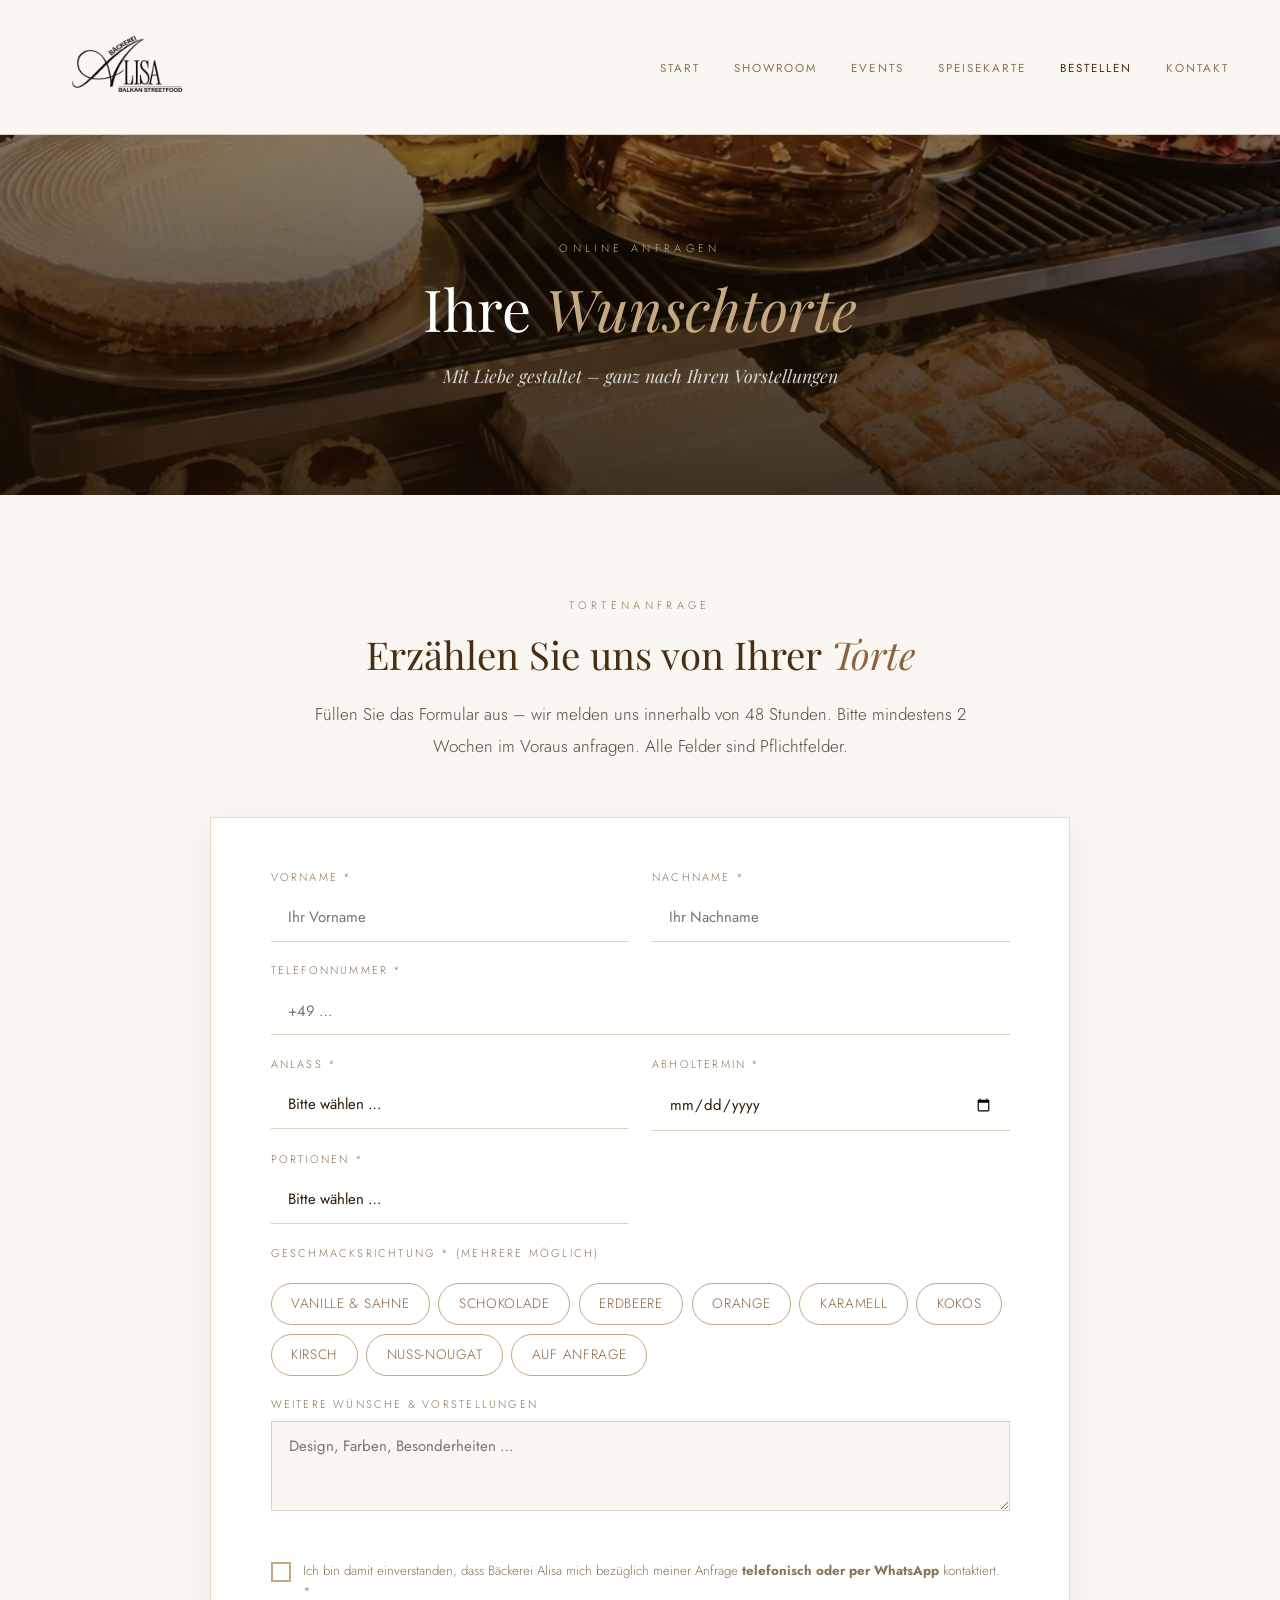
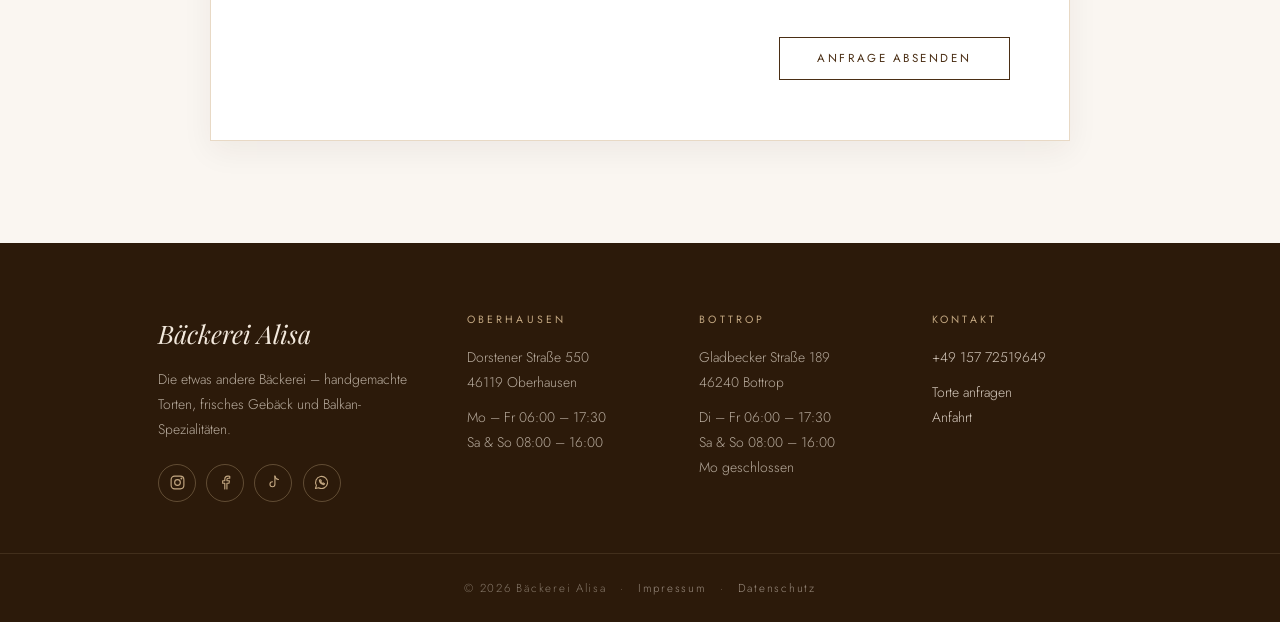
==== commit d62c1c30: "Einheitliche helle Hintergrundfarbe statt Wechsel weiß/beige Co-Authored-By: Claude Opus 5.5 <norepl" ====
--- a/bestellen.html
+++ b/bestellen.html
@@ -22,7 +22,7 @@
     <link
         href="https://fonts.googleapis.com/css2?family=Playfair+Display:ital,wght@0,400;0,500;1,400;1,500&family=Jost:wght@300;400;500&display=swap"
         rel="stylesheet" />
-    <link rel="stylesheet" href="style.css?v=4" />
+    <link rel="stylesheet" href="style.css?v=6" />
     <style>
         .bestellen-wrap {
             max-width: 860px;
--- a/style.css
+++ b/style.css
@@ -473,7 +473,13 @@
 }
 
 .section--alt {
-    background: var(--bg2);
+    background: var(--bg);
+}
+
+/* Zwei helle Abschnitte hintereinander: kein doppelter Abstand */
+.section:not(.section--dark) + .section:not(.section--dark),
+.section:not(.section--dark) + script + .section:not(.section--dark) {
+    padding-top: 0;
 }
 
 .section--dark {
@@ -693,102 +699,6 @@
     }
 }
 
-/* Diashow */
-.slider {
-    position: relative;
-    overflow: hidden;
-    max-width: 960px;
-    margin: 0 auto;
-    background: var(--brown-deep);
-    box-shadow: 0 18px 50px rgba(44, 26, 10, .15);
-}
-
-.slider-track {
-    display: flex;
-    transition: transform .6s cubic-bezier(.4, 0, .2, 1);
-}
-
-.slider-track img {
-    min-width: 100%;
-    height: 680px;
-    object-fit: contain;
-    display: block;
-}
-
-.slider-dots {
-    position: absolute;
-    bottom: 1.2rem;
-    left: 50%;
-    transform: translateX(-50%);
-    display: flex;
-    gap: .55rem;
-    z-index: 10;
-}
-
-.slider-dot {
-    width: 10px;
-    height: 10px;
-    border-radius: 50%;
-    background: rgba(255, 255, 255, .4);
-    border: 1px solid rgba(255, 255, 255, .7);
-    padding: 0;
-    cursor: pointer;
-    transition: background .2s, transform .2s;
-}
-
-.slider-dot.active {
-    background: #fff;
-    transform: scale(1.25);
-}
-
-.slider-arrow {
-    position: absolute;
-    top: 50%;
-    transform: translateY(-50%);
-    z-index: 10;
-    width: 48px;
-    height: 48px;
-    border-radius: 50%;
-    border: 1px solid rgba(255, 255, 255, .5);
-    background: rgba(44, 26, 10, .45);
-    color: #fff;
-    font-size: 1.7rem;
-    line-height: 1;
-    cursor: pointer;
-    transition: background .2s;
-}
-
-.slider-arrow:hover {
-    background: rgba(44, 26, 10, .85);
-}
-
-.slider-prev {
-    left: 1rem;
-}
-
-.slider-next {
-    right: 1rem;
-}
-
-@media (max-width: 720px) {
-    .slider-track img {
-        height: 460px;
-    }
-
-    .slider-arrow {
-        width: 40px;
-        height: 40px;
-        font-size: 1.4rem;
-    }
-
-    .slider-prev {
-        left: .5rem;
-    }
-
-    .slider-next {
-        right: .5rem;
-    }
-}
 
 .photo-grid--4 {
     grid-template-columns: repeat(4, 1fr);
@@ -849,3 +759,137 @@
         margin: 0 auto;
     }
 }
+
+/* Foto-Raster: Klick zum Vergrößern, ausgeblendete Fotos */
+.photo-grid img {
+    cursor: zoom-in;
+}
+
+.photo-grid .is-extra {
+    display: none;
+}
+
+.photo-grid.show-all .is-extra {
+    display: block;
+}
+
+.photo-grid--square img {
+    aspect-ratio: 1 / 1;
+}
+
+/* Vergrößerte Ansicht */
+.lightbox {
+    position: fixed;
+    inset: 0;
+    z-index: 500;
+    background: rgba(20, 12, 4, .94);
+    display: none;
+    align-items: center;
+    justify-content: center;
+    padding: 2rem 4.5rem;
+}
+
+.lightbox.open {
+    display: flex;
+}
+
+.lightbox img {
+    max-width: 100%;
+    max-height: 100%;
+    object-fit: contain;
+    box-shadow: 0 20px 60px rgba(0, 0, 0, .5);
+}
+
+.lightbox-close,
+.lightbox-arrow {
+    position: absolute;
+    background: none;
+    border: 1px solid rgba(255, 255, 255, .4);
+    color: #fff;
+    border-radius: 50%;
+    cursor: pointer;
+    line-height: 1;
+    transition: background .2s;
+}
+
+.lightbox-close:hover,
+.lightbox-arrow:hover {
+    background: rgba(255, 255, 255, .15);
+}
+
+.lightbox-close {
+    top: 1.2rem;
+    right: 1.2rem;
+    width: 44px;
+    height: 44px;
+    font-size: 1.6rem;
+}
+
+.lightbox-arrow {
+    top: 50%;
+    transform: translateY(-50%);
+    width: 50px;
+    height: 50px;
+    font-size: 1.8rem;
+}
+
+.lightbox-prev {
+    left: 1rem;
+}
+
+.lightbox-next {
+    right: 1rem;
+}
+
+@media (max-width: 720px) {
+    .lightbox {
+        padding: 4rem .8rem;
+    }
+
+    .lightbox-arrow {
+        top: auto;
+        bottom: 1rem;
+        transform: none;
+    }
+
+    .lightbox-prev {
+        left: calc(50% - 60px);
+    }
+
+    .lightbox-next {
+        right: calc(50% - 60px);
+    }
+}
+
+/* Highlights (Startseite) */
+.highlights {
+    display: grid;
+    grid-template-columns: repeat(3, 1fr);
+    gap: 1.5rem;
+    margin-top: 3.2rem;
+    padding-top: 2.8rem;
+    border-top: 1px solid var(--line);
+}
+
+.highlight-num {
+    font-family: 'Playfair Display', serif;
+    font-style: italic;
+    font-size: 2.4rem;
+    color: var(--brown);
+    line-height: 1.1;
+}
+
+.highlight-text {
+    margin-top: .4rem;
+    font-size: .68rem;
+    letter-spacing: .25em;
+    text-transform: uppercase;
+    color: var(--muted);
+}
+
+@media (max-width: 600px) {
+    .highlights {
+        grid-template-columns: 1fr;
+        gap: 1.6rem;
+    }
+}
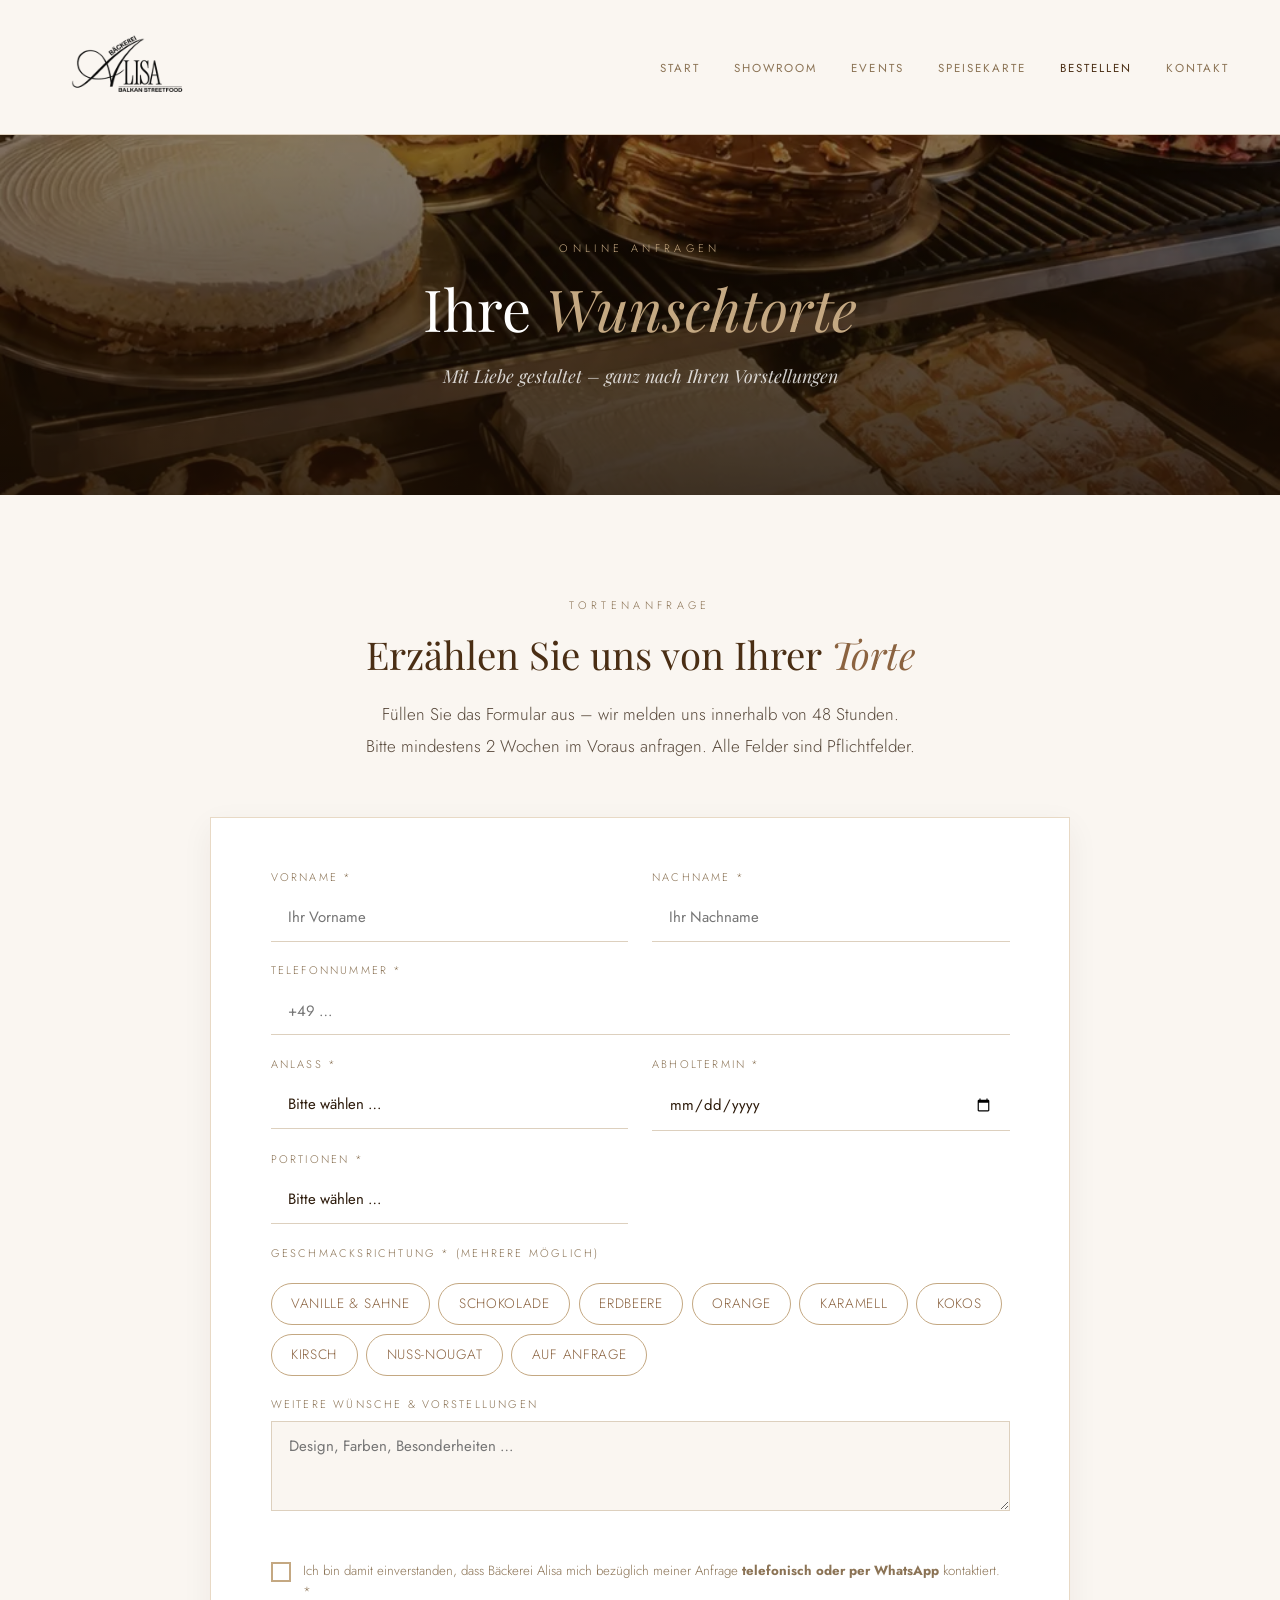
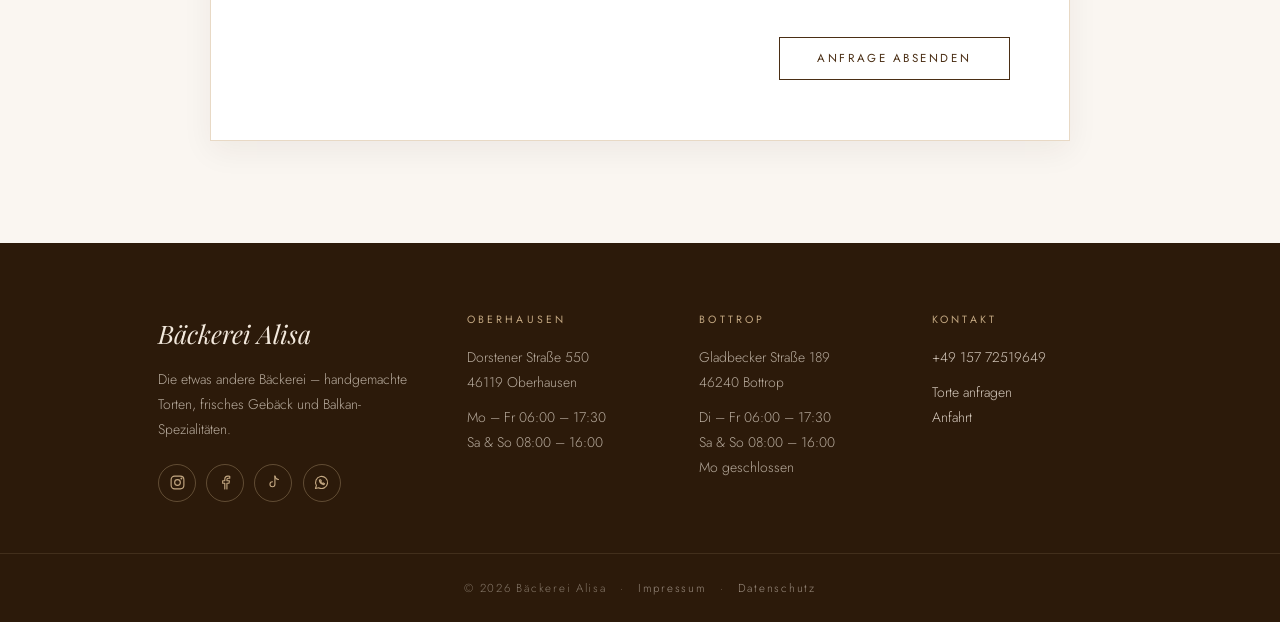
==== commit edc03f52: "Handy-Version verfeinert - Kleinerer Kopfbereich mit Logo am Handy - Kleine Beschriftungen besser le" ====
--- a/bestellen.html
+++ b/bestellen.html
@@ -22,7 +22,7 @@
     <link
         href="https://fonts.googleapis.com/css2?family=Playfair+Display:ital,wght@0,400;0,500;1,400;1,500&family=Jost:wght@300;400;500&display=swap"
         rel="stylesheet" />
-    <link rel="stylesheet" href="style.css?v=6" />
+    <link rel="stylesheet" href="style.css?v=7" />
     <style>
         .bestellen-wrap {
             max-width: 860px;
--- a/style.css
+++ b/style.css
@@ -893,3 +893,113 @@
         gap: 1.6rem;
     }
 }
+
+/* =========================================================
+   HANDY-FEINSCHLIFF
+   ========================================================= */
+.section-title,
+.section-intro,
+.hero-sub {
+    text-wrap: balance;
+}
+
+@media (max-width: 860px) {
+    /* ungerade Fotoanzahl: letztes Foto über die volle Breite statt Lücke */
+    .photo-grid > img:last-child:nth-child(odd) {
+        grid-column: 1 / -1;
+        aspect-ratio: 4 / 3;
+    }
+}
+
+@media (max-width: 720px) {
+    :root {
+        --nav-h: 92px;
+    }
+
+    .nav-logo img {
+        height: 64px !important;
+    }
+
+    /* kleine Beschriftungen lesbarer machen */
+    .section-label {
+        font-size: .72rem;
+        letter-spacing: .3em;
+    }
+
+    .btn {
+        font-size: .76rem;
+        letter-spacing: .16em;
+        padding-top: .9rem;
+        padding-bottom: .9rem;
+    }
+
+    .tag {
+        font-size: .82rem;
+    }
+
+    .site-footer {
+        font-size: .9rem;
+    }
+
+    .site-footer h4 {
+        font-size: .72rem;
+    }
+
+    .footer-bottom {
+        font-size: .74rem;
+    }
+
+    .hero-strip-sub {
+        font-size: 1rem;
+    }
+
+    /* Highlights nebeneinander statt untereinander */
+    .highlights {
+        grid-template-columns: repeat(3, 1fr);
+        gap: .6rem;
+    }
+
+    .highlight-num {
+        font-size: 1.9rem;
+    }
+
+    .highlight-text {
+        font-size: .66rem;
+        letter-spacing: .12em;
+        line-height: 1.5;
+    }
+
+    /* Speisekarte: Kategorien als wischbare Leiste */
+    .menu-tags {
+        flex-wrap: nowrap;
+        justify-content: flex-start;
+        overflow-x: auto;
+        margin-left: -1.4rem;
+        margin-right: -1.4rem;
+        padding: .2rem 1.4rem .6rem;
+        scrollbar-width: none;
+        -webkit-overflow-scrolling: touch;
+    }
+
+    .menu-tags::-webkit-scrollbar {
+        display: none;
+    }
+
+    .menu-tags .tag {
+        flex-shrink: 0;
+        white-space: nowrap;
+    }
+
+    /* zwei Buttons nebeneinander, wo es passt */
+    .quick-actions {
+        flex-wrap: nowrap;
+    }
+
+    .quick-actions .btn {
+        flex: 1;
+        width: auto;
+        min-width: 0;
+        padding-left: .8rem;
+        padding-right: .8rem;
+    }
+}
